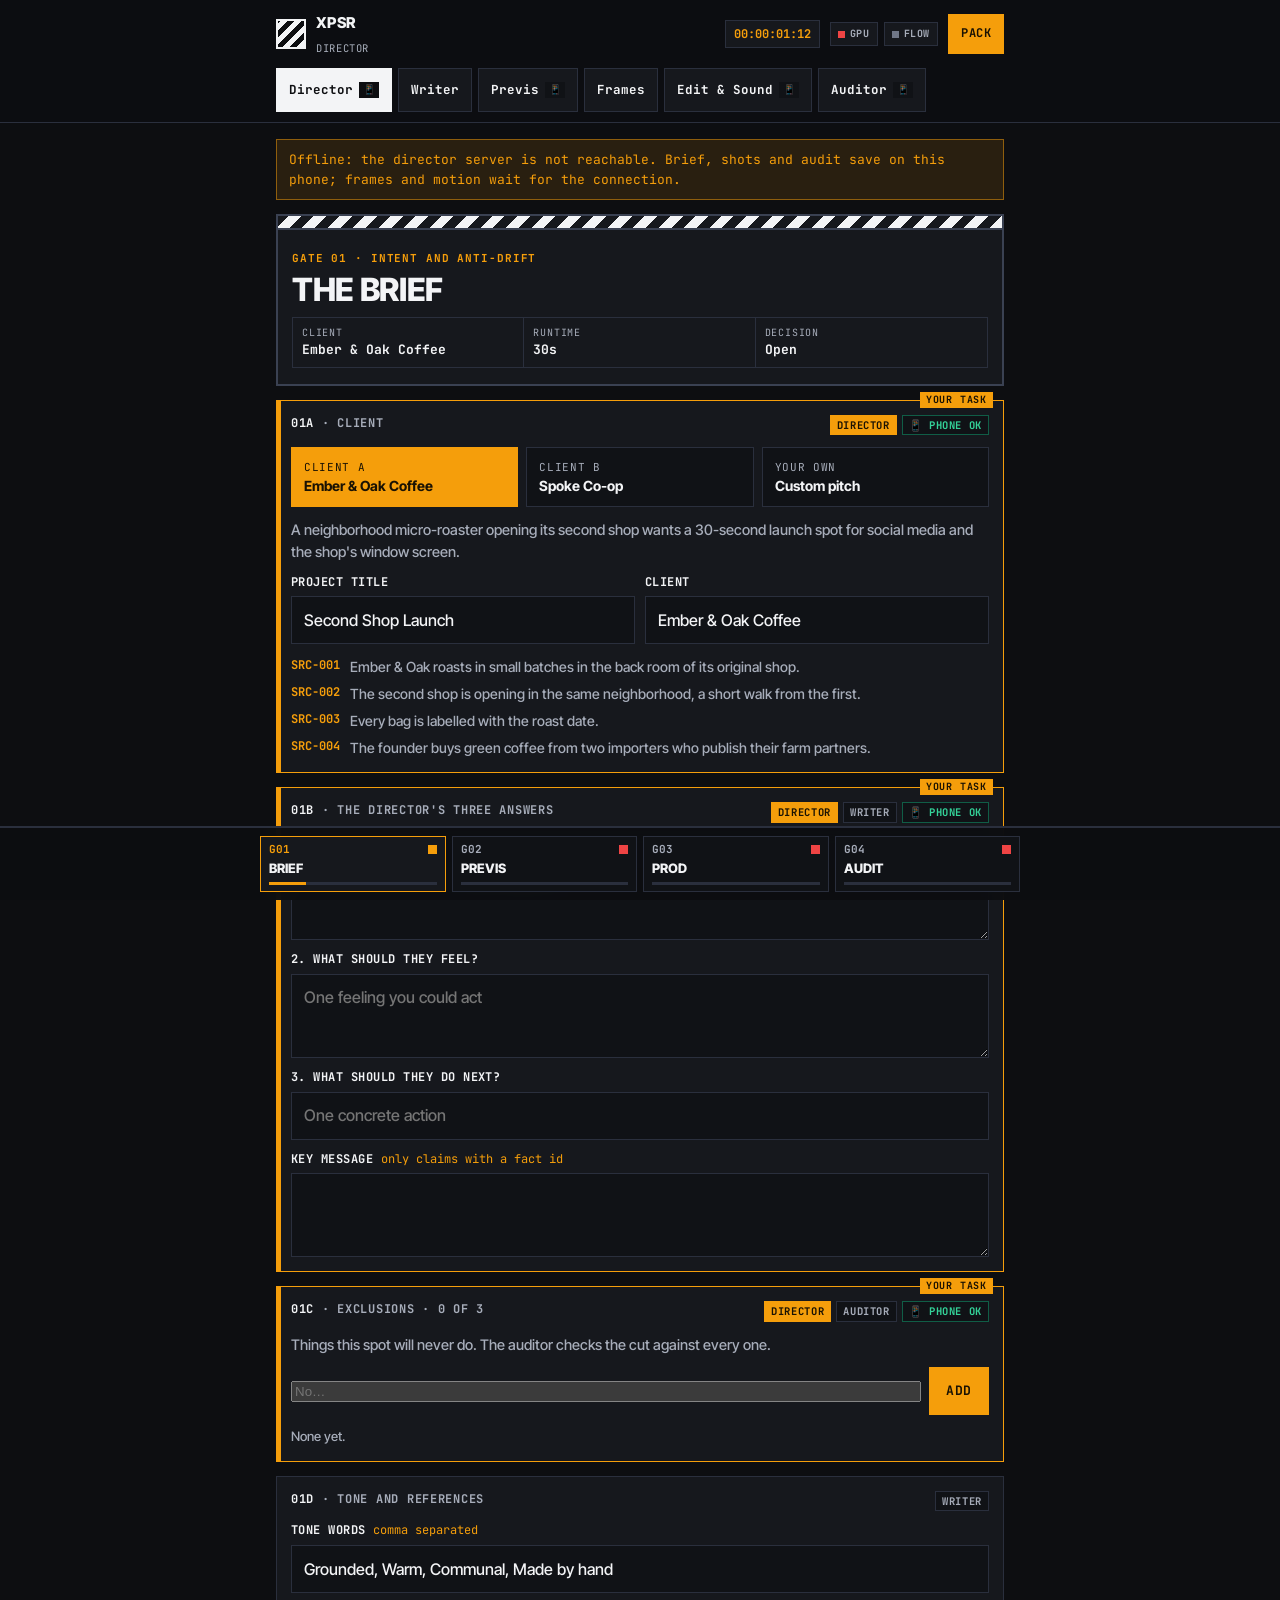
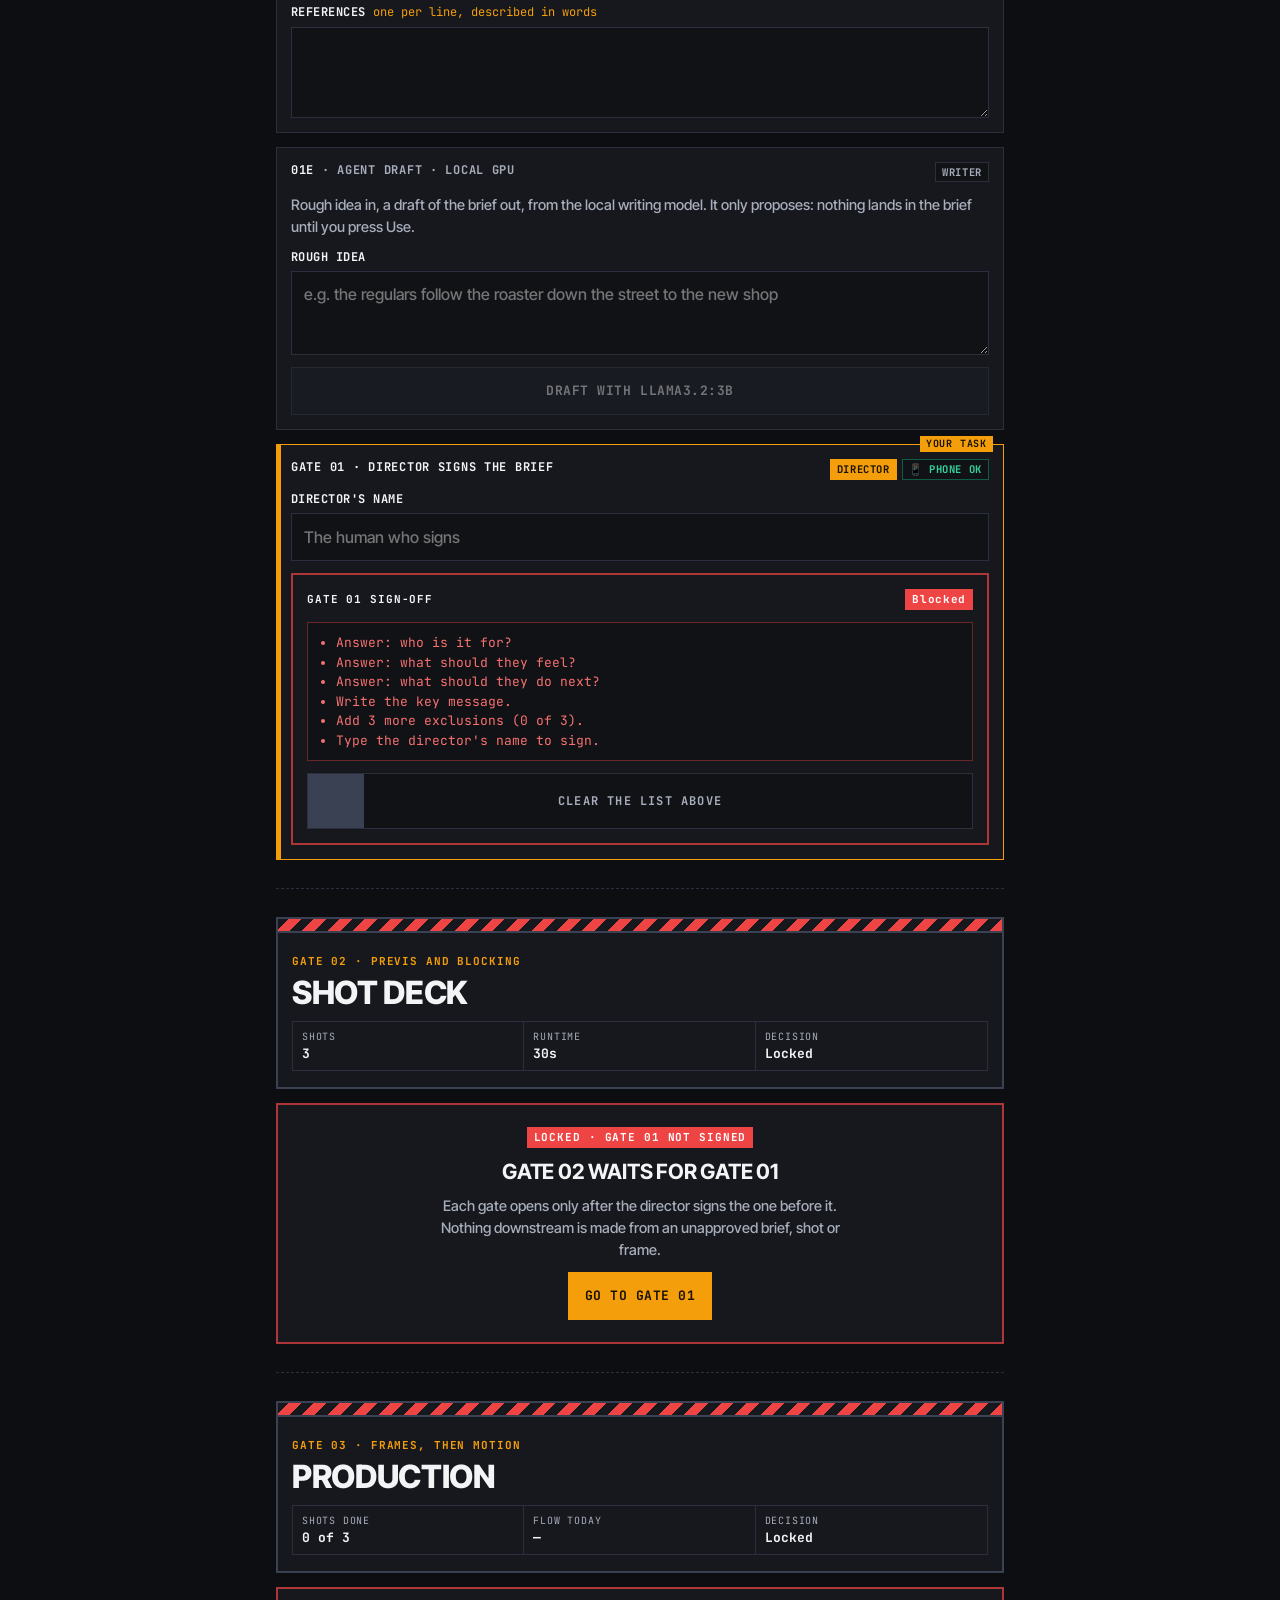
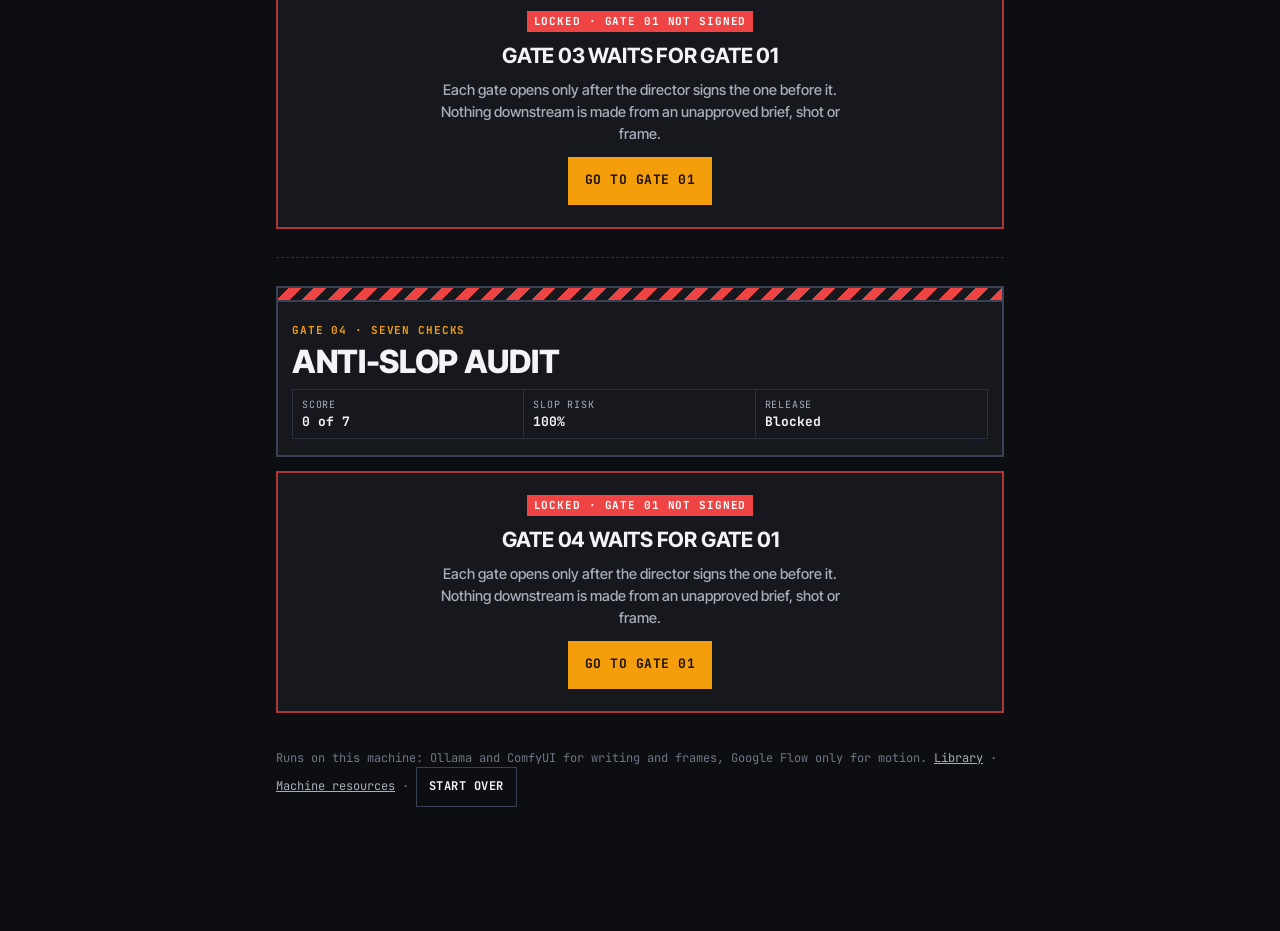
==== apps/director/web/index.html @ 80c89171 "Add XPSR Director: the four gates as a phone app, with a GPU and Google Flow bridge A standard-libra" ====
<!doctype html>
<html lang="en">
<head>
  <meta charset="utf-8">
  <meta name="viewport" content="width=device-width, initial-scale=1, viewport-fit=cover">
  <meta name="theme-color" content="#0d0e11">
  <meta name="color-scheme" content="dark">
  <meta name="mobile-web-app-capable" content="yes">
  <meta name="apple-mobile-web-app-capable" content="yes">
  <meta name="apple-mobile-web-app-status-bar-style" content="black-translucent">
  <meta name="description" content="Brief, block, frame, animate and audit a 30-second spot from your phone, with a human signature at every gate.">
  <title>XPSR Director</title>
  <link rel="manifest" href="manifest.webmanifest">
  <link rel="icon" href="icon.svg" type="image/svg+xml">
  <link rel="apple-touch-icon" href="icon-192.png">
  <link rel="preload" href="fonts/inter-tight-latin-800-normal.woff2" as="font" type="font/woff2" crossorigin>
  <link rel="preload" href="fonts/jetbrains-mono-latin-700-normal.woff2" as="font" type="font/woff2" crossorigin>
  <link rel="stylesheet" href="app.css">
  <script type="module" src="app.js"></script>
</head>
<body>
  <noscript><p style="padding:16px">XPSR Director needs JavaScript. The same workflow runs from the command line: see the starter kit's pipelines folder.</p></noscript>
</body>
</html>
---- apps/director/web/app.css ----
@font-face { font-family: "JetBrains Mono"; font-weight: 400; font-display: swap; src: url(fonts/jetbrains-mono-latin-400-normal.woff2) format("woff2"); }
@font-face { font-family: "JetBrains Mono"; font-weight: 700; font-display: swap; src: url(fonts/jetbrains-mono-latin-700-normal.woff2) format("woff2"); }
@font-face { font-family: "Inter Tight"; font-weight: 500; font-display: swap; src: url(fonts/inter-tight-latin-500-normal.woff2) format("woff2"); }
@font-face { font-family: "Inter Tight"; font-weight: 700; font-display: swap; src: url(fonts/inter-tight-latin-700-normal.woff2) format("woff2"); }
@font-face { font-family: "Inter Tight"; font-weight: 800; font-display: swap; src: url(fonts/inter-tight-latin-800-normal.woff2) format("woff2"); }

:root {
  --bg: #0d0e11;
  --card: #16181d;
  --well: #101216;
  --raise: #1d2027;
  --line: #2a2f3d;
  --line-strong: #3a4152;
  --text: #f3f4f6;
  --muted: #a7adba;
  --faint: #6f7686;
  --amber: #f59e0b;
  --amber-ink: #1a1203;
  --amber-wash: rgba(245, 158, 11, 0.12);
  --green: #10b981;
  --green-text: #34d399;
  --green-wash: rgba(16, 185, 129, 0.12);
  --red: #ef4444;
  --red-text: #f87171;
  --red-wash: rgba(239, 68, 68, 0.12);
  --mono: "JetBrains Mono", ui-monospace, "SF Mono", Menlo, Consolas, monospace;
  --sans: "Inter Tight", "Helvetica Neue", Arial, system-ui, sans-serif;
  --spring: cubic-bezier(0.16, 1, 0.3, 1);
  --rail-h: 76px;
  --safe-b: env(safe-area-inset-bottom, 0px);
  color-scheme: dark;
}

* { box-sizing: border-box; -webkit-tap-highlight-color: transparent; }
html { scroll-behavior: smooth; scroll-padding-top: 128px; }
body {
  margin: 0;
  background: var(--bg);
  color: var(--text);
  font: 500 16px/1.5 var(--sans);
  -webkit-font-smoothing: antialiased;
  overscroll-behavior-y: none;
  padding-bottom: calc(var(--rail-h) + var(--safe-b) + 24px);
}
@media (prefers-reduced-motion: reduce) {
  html { scroll-behavior: auto; }
  *, *::before, *::after { transition-duration: 0.01ms !important; animation-duration: 0.01ms !important; }
}

a { color: var(--amber); }
h1, h2, h3, h4 { margin: 0; line-height: 1.1; letter-spacing: -0.01em; }
p { margin: 0; }
.mono { font-family: var(--mono); }
.num { font-variant-numeric: tabular-nums; }
.muted { color: var(--muted); }
.small { font-size: 13px; }
.tag {
  font: 700 11px/1 var(--mono);
  letter-spacing: 0.08em;
  text-transform: uppercase;
}
.sr-only {
  position: absolute; width: 1px; height: 1px; padding: 0; margin: -1px;
  overflow: hidden; clip: rect(0 0 0 0); white-space: nowrap; border: 0;
}
:focus-visible { outline: 3px solid var(--amber); outline-offset: 2px; }

/* ------------------------------------------------------------------ header */

.top {
  position: sticky; top: 0; z-index: 30;
  background: rgba(13, 14, 17, 0.94);
  backdrop-filter: blur(10px); -webkit-backdrop-filter: blur(10px);
  border-bottom: 1px solid var(--line);
  padding-top: env(safe-area-inset-top, 0px);
}
.top-bar {
  display: flex; align-items: center; gap: 10px;
  max-width: 760px; margin: 0 auto; padding: 10px 16px;
}
.brand { display: flex; align-items: center; gap: 10px; min-width: 0; flex: 1; text-decoration: none; color: inherit; }
.brand-mark {
  width: 30px; height: 30px; flex: none;
  background: repeating-linear-gradient(-45deg, var(--text) 0 5px, var(--bg) 5px 10px);
  border: 2px solid var(--text);
}
.brand-name { white-space: nowrap; font: 800 15px/1.05 var(--sans); letter-spacing: 0.02em; text-transform: uppercase; }
.brand-sub { font: 400 10.5px/1.2 var(--mono); color: var(--muted); letter-spacing: 0.06em; text-transform: uppercase; }
.tc {
  font: 700 12px/1 var(--mono); color: var(--amber);
  padding: 7px 8px; border: 1px solid var(--line); background: var(--card);
  font-variant-numeric: tabular-nums;
}
.lights { display: flex; gap: 6px; }
.light {
  display: inline-flex; align-items: center; gap: 5px;
  font: 700 10px/1 var(--mono); letter-spacing: 0.06em; color: var(--muted);
  padding: 6px 7px; border: 1px solid var(--line); background: var(--card);
  text-decoration: none;
}
.light::before { content: ""; width: 7px; height: 7px; background: var(--faint); }
.light.on::before { background: var(--green); }
.light.warn::before { background: var(--amber); }
.light.off::before { background: var(--red); }

.roles {
  display: flex; gap: 6px; overflow-x: auto; scroll-snap-type: x mandatory;
  max-width: 760px; margin: 0 auto; padding: 0 16px 10px;
  scrollbar-width: none; scroll-padding-inline: 16px;
}
.roles::-webkit-scrollbar { display: none; }
.role {
  scroll-snap-align: start; flex: none;
  min-height: 44px; padding: 0 12px;
  display: inline-flex; align-items: center; gap: 6px;
  background: var(--card); color: var(--text);
  border: 1px solid var(--line); font: 700 12.5px/1 var(--mono);
  cursor: pointer; transition: transform 0.25s var(--spring), background 0.2s;
}
.role:active { transform: scale(0.96); }
.role[aria-pressed="true"] { background: var(--text); color: var(--bg); border-color: var(--text); }
.role .phone { font-size: 10px; padding: 3px 4px; background: var(--well); color: var(--amber); }
.role[aria-pressed="true"] .phone { background: var(--bg); }

/* ------------------------------------------------------------------ layout */

main { max-width: 760px; margin: 0 auto; padding: 16px 16px 0; }
.gate { scroll-margin-top: 128px; padding-bottom: 28px; }
.gate + .gate { border-top: 1px dashed var(--line); padding-top: 28px; }
.stack { display: grid; gap: 14px; }

.slate {
  border: 2px solid var(--line-strong); background: var(--card);
}
.slate-stripes {
  height: 14px;
  background: repeating-linear-gradient(-45deg, var(--text) 0 9px, var(--card) 9px 18px);
  border-bottom: 2px solid var(--line-strong);
}
.slate.locked .slate-stripes { background: repeating-linear-gradient(-45deg, var(--red) 0 9px, var(--card) 9px 18px); }
.slate.passed .slate-stripes { background: repeating-linear-gradient(-45deg, var(--green) 0 9px, var(--card) 9px 18px); }
.slate-body { padding: 14px 14px 16px; display: grid; gap: 10px; }
.slate-row { display: flex; justify-content: space-between; align-items: flex-start; gap: 10px; flex-wrap: wrap; }
.slate-kicker { color: var(--amber); }
.slate h2 { font-size: 27px; font-weight: 800; text-transform: uppercase; margin-top: 4px; }
.slate-grid {
  display: grid; grid-template-columns: repeat(3, 1fr);
  border: 1px solid var(--line); font-family: var(--mono);
}
.slate-grid > div { padding: 7px 9px; border-right: 1px solid var(--line); min-width: 0; }
.slate-grid > div:last-child { border-right: 0; }
.slate-grid .k { display: block; font-size: 10px; color: var(--muted); letter-spacing: 0.08em; text-transform: uppercase; }
.slate-grid .v { display: block; font-size: 13px; font-weight: 700; white-space: nowrap; overflow: hidden; text-overflow: ellipsis; }

.card {
  position: relative;
  background: var(--card); border: 1px solid var(--line);
  padding: 14px; display: grid; gap: 12px;
  transition: border-color 0.3s, box-shadow 0.3s var(--spring);
}
.card-head { display: flex; justify-content: space-between; align-items: flex-start; gap: 8px; flex-wrap: wrap; }
.card-title { font: 700 12px/1.35 var(--mono); letter-spacing: 0.06em; text-transform: uppercase; color: var(--muted); }
.card-title b { color: var(--text); }
.card .lede { color: var(--muted); font-size: 14.5px; }
.badges { display: flex; gap: 5px; flex-wrap: wrap; }
.badge {
  font: 700 10.5px/1 var(--mono); letter-spacing: 0.06em; text-transform: uppercase;
  padding: 4px 6px; border: 1px solid var(--line); color: var(--muted); background: var(--well);
}
.badge.me { background: var(--amber); color: var(--amber-ink); border-color: var(--amber); }
.badge.phone { color: var(--green-text); border-color: rgba(16, 185, 129, 0.45); }
.badge.cost { color: var(--amber); border-color: rgba(245, 158, 11, 0.5); }
.badge.free { color: var(--green-text); border-color: rgba(16, 185, 129, 0.45); }

body[data-role] .card.mine { border-color: var(--amber); box-shadow: inset 4px 0 0 var(--amber); }
.card.mine::after {
  content: "Your task"; position: absolute; top: -9px; right: 10px;
  font: 700 10px/1 var(--mono); letter-spacing: 0.08em; text-transform: uppercase;
  background: var(--amber); color: var(--amber-ink); padding: 3px 6px;
}

/* ------------------------------------------------------------------ form */

label.field { display: grid; gap: 6px; }
.field-label { font: 700 12px/1.3 var(--mono); letter-spacing: 0.04em; text-transform: uppercase; }
.field-label em { font-style: normal; color: var(--amber); text-transform: none; letter-spacing: 0; font-weight: 400; }
.field-hint { font-size: 13px; color: var(--muted); }
input[type="text"], input[type="number"], input[type="password"], input[type="email"], select, textarea {
  width: 100%; min-height: 48px;
  background: var(--well); color: var(--text);
  border: 1px solid var(--line); border-radius: 0;
  padding: 11px 12px; font: 500 16px/1.4 var(--sans);
  transition: border-color 0.2s;
}
textarea { resize: vertical; min-height: 84px; }
select { appearance: none; background-image: linear-gradient(45deg, transparent 50%, var(--muted) 50%), linear-gradient(135deg, var(--muted) 50%, transparent 50%); background-position: calc(100% - 18px) 21px, calc(100% - 13px) 21px; background-size: 5px 5px; background-repeat: no-repeat; padding-right: 32px; }
input:focus, select:focus, textarea:focus { border-color: var(--amber); outline: none; box-shadow: 0 0 0 1px var(--amber); }
.mono-input { font-family: var(--mono) !important; font-size: 15px !important; }
.grid-2 { display: grid; grid-template-columns: 1fr 1fr; gap: 10px; }
.grid-3 { display: grid; grid-template-columns: repeat(3, 1fr); gap: 10px; }
@media (max-width: 520px) {
  .grid-3 { grid-template-columns: 1fr 1fr; }
  .grid-3 > .span-all-sm { grid-column: 1 / -1; }
}
.row { display: flex; gap: 8px; align-items: center; flex-wrap: wrap; }
.row > .grow { flex: 1; min-width: 160px; }

/* ------------------------------------------------------------------ buttons */

.btn {
  min-height: 48px; padding: 0 16px;
  display: inline-flex; align-items: center; justify-content: center; gap: 8px;
  font: 700 13px/1.1 var(--mono); letter-spacing: 0.04em; text-transform: uppercase;
  border: 1px solid var(--line-strong); background: var(--raise); color: var(--text);
  cursor: pointer; text-decoration: none; text-align: center;
  transition: transform 0.25s var(--spring), background 0.2s, border-color 0.2s;
}
.btn:active:not(:disabled) { transform: scale(0.97); }
.btn:disabled { opacity: 0.42; cursor: not-allowed; }
.btn.primary { background: var(--amber); color: var(--amber-ink); border-color: var(--amber); }
.btn.go { background: var(--green); color: #04130d; border-color: var(--green); }
.btn.danger { background: transparent; color: var(--red-text); border-color: rgba(239, 68, 68, 0.6); }
.btn.ghost { background: transparent; }
.btn.small { min-height: 40px; padding: 0 12px; font-size: 12px; }
.btn.block { width: 100%; }
.btn.busy { pointer-events: none; }
.btn.busy::before {
  content: ""; width: 12px; height: 12px; border: 2px solid currentColor; border-right-color: transparent;
  animation: spin 0.8s linear infinite;
}
@keyframes spin { to { transform: rotate(360deg); } }

.choice { display: grid; grid-template-columns: repeat(auto-fit, minmax(150px, 1fr)); gap: 8px; }
.choice button {
  min-height: 60px; padding: 10px 12px; text-align: left;
  background: var(--well); color: var(--text); border: 1px solid var(--line);
  font: 700 14px/1.2 var(--sans); cursor: pointer;
  transition: transform 0.25s var(--spring), border-color 0.2s;
}
.choice button small { display: block; font: 400 11px/1.3 var(--mono); color: var(--muted); margin-bottom: 4px; text-transform: uppercase; letter-spacing: 0.06em; }
.choice button[aria-pressed="true"] { background: var(--amber); color: var(--amber-ink); border-color: var(--amber); }
.choice button[aria-pressed="true"] small { color: var(--amber-ink); }

/* ------------------------------------------------------------------ chips */

.chips { display: flex; flex-wrap: wrap; gap: 8px; }
.chip {
  display: inline-flex; align-items: center; gap: 8px;
  padding: 6px 6px 6px 10px; min-height: 44px;
  background: var(--well); border: 1px solid rgba(239, 68, 68, 0.55);
  font: 500 14px/1.3 var(--sans);
}
.chip .never { font: 700 10.5px/1 var(--mono); color: var(--red-text); letter-spacing: 0.06em; }
.chip button {
  width: 32px; height: 32px; border: 0; background: transparent; color: var(--muted);
  font-size: 18px; cursor: pointer;
}
.chip button:hover { color: var(--red-text); }
.chip.src { border-color: var(--line); }
.chip.src .never { color: var(--amber); }

.facts { display: grid; gap: 6px; }
.fact { display: flex; gap: 10px; font-size: 14px; color: var(--muted); }
.fact b { font: 700 12px/1.6 var(--mono); color: var(--amber); flex: none; }

/* ------------------------------------------------------------------ seal (sign-off) */

.seal { border: 2px solid var(--amber); padding: 14px; display: grid; gap: 12px;
  background: repeating-linear-gradient(-45deg, rgba(245, 158, 11, 0.07) 0 12px, transparent 12px 24px), var(--card); }
.seal.blocked { border-color: rgba(239, 68, 68, 0.7); background: var(--card); }
.seal.signed { border-color: var(--green); background: var(--green-wash); }
.seal-head { display: flex; justify-content: space-between; align-items: center; gap: 8px; flex-wrap: wrap; }
.seal-state { font: 700 11px/1 var(--mono); padding: 5px 7px; background: var(--amber); color: var(--amber-ink); letter-spacing: 0.06em; }
.seal.blocked .seal-state { background: var(--red); color: #fff; }
.seal.signed .seal-state { background: var(--green); color: #04130d; }
.blockers { margin: 0; padding: 10px 12px 10px 28px; background: var(--well); border: 1px solid rgba(239, 68, 68, 0.4); color: var(--red-text); font: 400 13px/1.5 var(--mono); }
.slider { position: relative; height: 56px; background: var(--well); border: 1px solid var(--line); }
.slider-fill { position: absolute; inset: 0 auto 0 0; background: var(--amber-wash); pointer-events: none; transition: width 0.35s var(--spring); }
.seal.signed .slider-fill { background: rgba(16, 185, 129, 0.25); }
.slider-text { position: absolute; inset: 0; display: grid; place-items: center; font: 700 12px/1 var(--mono); letter-spacing: 0.1em; text-transform: uppercase; color: var(--muted); pointer-events: none; padding: 0 64px; text-align: center; }
.slider input { position: absolute; inset: 0; width: 100%; height: 100%; margin: 0; appearance: none; -webkit-appearance: none; background: transparent; cursor: grab; }
.slider input::-webkit-slider-thumb { -webkit-appearance: none; width: 56px; height: 54px; background: var(--amber); border: 2px solid var(--text); }
.slider input::-moz-range-thumb { width: 52px; height: 50px; background: var(--amber); border: 2px solid var(--text); border-radius: 0; }
.seal.signed .slider input::-webkit-slider-thumb { background: var(--green); }
.seal.signed .slider input::-moz-range-thumb { background: var(--green); }
.slider input:disabled { cursor: not-allowed; }
.slider input:disabled::-webkit-slider-thumb { background: var(--line-strong); border-color: var(--line-strong); }
.slider input:disabled::-moz-range-thumb { background: var(--line-strong); border-color: var(--line-strong); }
.seal-sig { display: flex; justify-content: space-between; font: 700 12px/1.3 var(--mono); color: var(--green-text); gap: 8px; flex-wrap: wrap; }

/* ------------------------------------------------------------------ locked gate */

.lockout { border: 2px solid rgba(239, 68, 68, 0.7); background: var(--card); padding: 22px 16px; display: grid; gap: 12px; justify-items: center; text-align: center; }
.lockout .tag { background: var(--red); color: #fff; padding: 5px 7px; }
.lockout h3 { font-size: 21px; text-transform: uppercase; }
.lockout p { color: var(--muted); max-width: 46ch; font-size: 14.5px; }

/* ------------------------------------------------------------------ shots */

.shot { border: 2px solid var(--line); background: var(--card); display: grid; }
.shot.locked { border-color: rgba(16, 185, 129, 0.7); }
.shot-head { display: flex; align-items: center; gap: 10px; padding: 10px 12px; border-bottom: 1px solid var(--line); flex-wrap: wrap; }
.shot-num { font: 700 13px/1 var(--mono); padding: 7px 8px; background: var(--well); color: var(--amber); border: 1px solid var(--line); }
.shot-head h3 { font-size: 18px; text-transform: uppercase; flex: 1; min-width: 120px; }
.shot-body { padding: 12px; display: grid; gap: 12px; }
.shot-tools { display: flex; gap: 8px; flex-wrap: wrap; }

.capture { display: flex; gap: 12px; align-items: center; justify-content: space-between; flex-wrap: wrap; padding: 12px; background: var(--well); border: 1px dashed var(--line-strong); }
.capture-copy b { display: block; font: 700 12px/1.3 var(--mono); color: var(--amber); letter-spacing: 0.04em; text-transform: uppercase; }
.capture-copy span { font-size: 13px; color: var(--muted); }
.file-btn input { position: absolute; width: 1px; height: 1px; opacity: 0; }
.file-btn:focus-within { outline: 3px solid var(--amber); outline-offset: 2px; }
.ref-media { display: grid; gap: 6px; }
.ref-media img, .ref-media video { width: 100%; max-height: 260px; object-fit: cover; background: #000; border: 1px solid var(--line); display: block; }

/* ------------------------------------------------------------------ frames → motion */

.two-pass { display: grid; gap: 0; border: 1px solid var(--line); }
.pass { padding: 12px; display: grid; gap: 10px; border-bottom: 1px solid var(--line); }
.pass:last-child { border-bottom: 0; }
.pass-head { display: flex; align-items: center; justify-content: space-between; gap: 8px; flex-wrap: wrap; }
.pass-step { display: inline-flex; align-items: center; gap: 8px; font: 700 12px/1.3 var(--mono); letter-spacing: 0.04em; text-transform: uppercase; }
.pass-step .n { width: 26px; height: 26px; display: grid; place-items: center; background: var(--well); border: 1px solid var(--line-strong); color: var(--amber); }
.pass.done .pass-step .n { background: var(--green); border-color: var(--green); color: #04130d; }
.pass.wait { opacity: 0.6; }
.pass.wait .lock-note { display: block; }
.lock-note { display: none; font: 400 12px/1.4 var(--mono); color: var(--amber); }

.takes { display: grid; grid-template-columns: repeat(auto-fill, minmax(140px, 1fr)); gap: 8px; }
.take { position: relative; border: 2px solid var(--line); background: #000; padding: 0; cursor: pointer; display: block; min-height: 80px; }
.take img, .take video { width: 100%; aspect-ratio: 16 / 9; object-fit: cover; display: block; }
.take[aria-pressed="true"] { border-color: var(--green); }
.take .take-label { position: absolute; left: 0; bottom: 0; font: 700 10px/1 var(--mono); background: rgba(13, 14, 17, 0.85); color: var(--text); padding: 4px 5px; letter-spacing: 0.04em; }
.take[aria-pressed="true"] .take-label { background: var(--green); color: #04130d; }
.take.pending { display: grid; place-items: center; aspect-ratio: 16 / 9; color: var(--muted); font: 400 11px/1.4 var(--mono); padding: 8px; text-align: center; background: repeating-linear-gradient(-45deg, var(--well) 0 8px, var(--card) 8px 16px); cursor: default; }
.take.failed { color: var(--red-text); }
.picked { display: grid; gap: 8px; }
.picked img, .picked video { width: 100%; aspect-ratio: 16 / 9; object-fit: cover; background: #000; border: 2px solid var(--green); display: block; }
.frame-pair { display: grid; grid-template-columns: 1fr auto 1fr; gap: 8px; align-items: center; }
.frame-pair figure { margin: 0; display: grid; gap: 4px; }
.frame-pair figcaption { font: 700 10px/1 var(--mono); color: var(--muted); letter-spacing: 0.06em; text-transform: uppercase; }
.frame-pair img { width: 100%; aspect-ratio: 16 / 9; object-fit: cover; border: 1px solid var(--line); background: #000; display: block; }
.frame-pair .arrow { font: 700 18px/1 var(--mono); color: var(--amber); }
.empty-frame { aspect-ratio: 16 / 9; display: grid; place-items: center; border: 1px dashed var(--line-strong); color: var(--faint); font: 400 11px/1.3 var(--mono); text-align: center; padding: 6px; }

/* ------------------------------------------------------------------ budget meter */

.meter { display: grid; gap: 6px; }
.meter-bar { position: relative; height: 14px; background: var(--well); border: 1px solid var(--line); display: flex; }
.meter-bar span { height: 100%; }
.meter-bar .spent { background: var(--amber); }
.meter-bar .this { background: repeating-linear-gradient(-45deg, var(--green) 0 4px, transparent 4px 8px); }
.meter-bar .over { background: repeating-linear-gradient(-45deg, var(--red) 0 4px, transparent 4px 8px); }
.meter-legend { display: flex; justify-content: space-between; gap: 8px; font: 400 12px/1.3 var(--mono); color: var(--muted); flex-wrap: wrap; }
.meter-legend b { color: var(--text); }

/* ------------------------------------------------------------------ table */

.table-wrap { overflow-x: auto; border: 1px solid var(--line); }
table { width: 100%; border-collapse: collapse; font: 400 12.5px/1.35 var(--mono); }
th, td { padding: 8px 9px; text-align: left; border-bottom: 1px solid var(--line); vertical-align: top; }
th { color: var(--muted); font-weight: 700; background: var(--well); text-transform: uppercase; font-size: 10.5px; letter-spacing: 0.06em; white-space: nowrap; }
td .status { font-weight: 700; font-size: 10.5px; padding: 3px 5px; border: 1px solid; white-space: nowrap; }
.status.APPROVED { color: var(--green-text); border-color: rgba(16, 185, 129, 0.5); }
.status.REJECTED { color: var(--red-text); border-color: rgba(239, 68, 68, 0.5); }
.status.PENDING_REVIEW { color: var(--amber); border-color: rgba(245, 158, 11, 0.5); }
td.prompt { max-width: 260px; color: var(--muted); }

/* ------------------------------------------------------------------ audit */

.score { display: grid; grid-template-columns: repeat(3, 1fr); border: 1px solid var(--line); }
.score > div { padding: 10px; border-right: 1px solid var(--line); display: grid; gap: 6px; align-content: start; }
.score > div:last-child { border-right: 0; }
.score .big { font: 700 30px/1 var(--mono); font-variant-numeric: tabular-nums; }
@media (max-width: 520px) {
  .score { grid-template-columns: 1fr 1fr; }
  .score > div:last-child { grid-column: 1 / -1; border-top: 1px solid var(--line); }
  .score > div:nth-child(2) { border-right: 0; }
}
.check { border: 2px solid var(--line); background: var(--card); padding: 12px; display: grid; gap: 10px; }
.check.pass { border-color: rgba(16, 185, 129, 0.7); }
.check.fail { border-color: rgba(239, 68, 68, 0.75); }
.check-head { display: flex; gap: 10px; align-items: center; flex-wrap: wrap; }
.check-head h3 { font-size: 16px; text-transform: uppercase; flex: 1; min-width: 140px; }
.verdict { display: inline-flex; border: 1px solid var(--line-strong); }
.verdict button { min-height: 44px; min-width: 64px; border: 0; background: var(--well); color: var(--muted); font: 700 12px/1 var(--mono); cursor: pointer; text-transform: uppercase; }
.verdict button + button { border-left: 1px solid var(--line-strong); }
.verdict button[aria-pressed="true"][data-v="Pass"] { background: var(--green); color: #04130d; }
.verdict button[aria-pressed="true"][data-v="Fail"] { background: var(--red); color: #fff; }
.machine { font: 400 12.5px/1.45 var(--mono); color: var(--muted); background: var(--well); border-left: 3px solid var(--line-strong); padding: 8px 10px; }
.machine b { color: var(--text); }

/* ------------------------------------------------------------------ bottom rail */

.rail {
  position: fixed; left: 0; right: 0; bottom: 0; z-index: 30;
  background: rgba(13, 14, 17, 0.96); backdrop-filter: blur(10px); -webkit-backdrop-filter: blur(10px);
  border-top: 2px solid var(--line);
  padding: 8px 10px calc(8px + var(--safe-b));
}
.rail-inner { max-width: 760px; margin: 0 auto; display: grid; grid-template-columns: repeat(4, 1fr); gap: 6px; }
.rail a {
  min-height: 56px; padding: 7px 8px 6px; display: grid; gap: 4px; align-content: space-between;
  background: var(--well); border: 1px solid var(--line); color: var(--text); text-decoration: none;
  transition: border-color 0.2s, transform 0.25s var(--spring);
}
.rail a:active { transform: scale(0.97); }
.rail a[aria-current="step"] { border-color: var(--amber); background: var(--card); }
.rail-top { display: flex; justify-content: space-between; align-items: center; font: 700 11px/1 var(--mono); color: var(--muted); }
.rail a[aria-current="step"] .rail-top { color: var(--amber); }
.rail-dot { width: 9px; height: 9px; background: var(--amber); }
.rail-dot.is-pass { background: var(--green); }
.rail-dot.is-locked { background: var(--red); }
.rail-name { font: 800 13px/1 var(--sans); text-transform: uppercase; }
.rail-prog { height: 3px; background: var(--line); }
.rail-prog span { display: block; height: 100%; background: var(--amber); transition: width 0.4s var(--spring); }
.rail a.is-pass .rail-prog span { background: var(--green); }

/* ------------------------------------------------------------------ sheets */

.sheet-back { position: fixed; inset: 0; z-index: 50; background: rgba(0, 0, 0, 0.72); display: flex; align-items: flex-end; justify-content: center; }
.sheet-back[hidden] { display: none; }
.sheet {
  width: 100%; max-width: 760px; max-height: 92vh; display: flex; flex-direction: column;
  background: var(--bg); border: 2px solid var(--line-strong); border-bottom: 0;
  animation: rise 0.42s var(--spring);
}
@keyframes rise { from { transform: translateY(40px); opacity: 0; } }
.sheet-head { display: flex; justify-content: space-between; align-items: center; gap: 10px; padding: 12px 14px; background: var(--card); border-bottom: 1px solid var(--line); }
.sheet-head h2 { font-size: 19px; text-transform: uppercase; font-weight: 800; }
.sheet-body { padding: 14px; overflow-y: auto; display: grid; gap: 14px; }
.sheet-foot { padding: 12px 14px calc(12px + var(--safe-b)); border-top: 1px solid var(--line); background: var(--card); display: grid; gap: 8px; grid-template-columns: 1fr 1fr; }
.tabs { display: flex; overflow-x: auto; border: 1px solid var(--line); }
.tabs button { flex: none; min-height: 44px; padding: 0 12px; border: 0; border-right: 1px solid var(--line); background: var(--well); color: var(--muted); font: 700 12px/1 var(--mono); cursor: pointer; }
.tabs button[aria-selected="true"] { background: var(--amber); color: var(--amber-ink); }
pre.preview { margin: 0; padding: 12px; background: var(--well); border: 1px solid var(--line); font: 400 12px/1.5 var(--mono); white-space: pre-wrap; word-break: break-word; max-height: 46vh; overflow: auto; }
.notice { padding: 10px 12px; font: 400 13px/1.5 var(--mono); border: 1px solid; }
.notice.warn { color: var(--amber); border-color: rgba(245, 158, 11, 0.5); background: var(--amber-wash); }
.notice.bad { color: var(--red-text); border-color: rgba(239, 68, 68, 0.5); background: var(--red-wash); }
.notice.good { color: var(--green-text); border-color: rgba(16, 185, 129, 0.5); background: var(--green-wash); }

.toast {
  position: fixed; left: 50%; bottom: calc(var(--rail-h) + var(--safe-b) + 16px); z-index: 60;
  transform: translateX(-50%); max-width: min(92vw, 520px);
  background: var(--text); color: var(--bg); padding: 12px 14px; font: 700 13px/1.4 var(--mono);
  border-left: 6px solid var(--amber);
  animation: rise 0.35s var(--spring);
}
.toast.bad { border-left-color: var(--red); }
.toast.good { border-left-color: var(--green); }

/* ------------------------------------------------------------------ login */

.login { min-height: 70vh; display: grid; place-items: center; }
.login form { width: 100%; max-width: 420px; display: grid; gap: 12px; }

footer.foot { max-width: 760px; margin: 0 auto; padding: 8px 16px 24px; color: var(--faint); font: 400 12px/1.5 var(--mono); }
footer.foot a { color: var(--muted); }

@media (min-width: 700px) {
  .slate h2 { font-size: 32px; }
}
.btn.disabled { opacity: 0.42; pointer-events: none; }

@media (max-width: 440px) {
  .tc { display: none; }
  .top-bar { gap: 8px; }
}
@media (max-width: 420px) {
  .grid-2 { grid-template-columns: 1fr; }
}
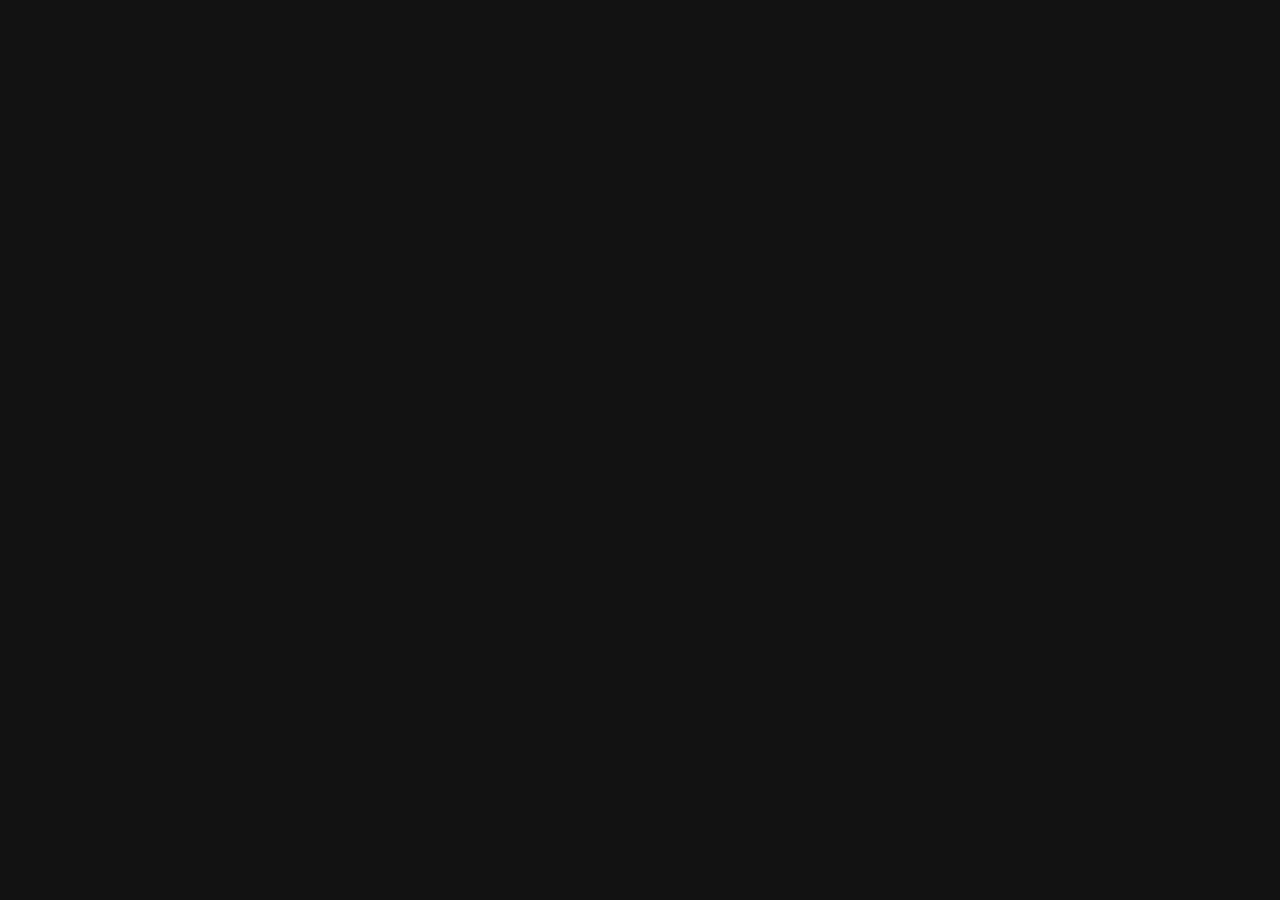
==== commit 5f4efe3a: "Director: local motion engines, render the cut, teams, queue, import, admin, Gemini - Motion on this" ====
--- a/apps/director/web/index.html
+++ b/apps/director/web/index.html
@@ -10,13 +10,13 @@
   <meta name="apple-mobile-web-app-status-bar-style" content="black-translucent">
   <meta name="description" content="Brief, block, frame, animate and audit a 30-second spot from your phone, with a human signature at every gate.">
   <title>XPSR Director</title>
-  <link rel="manifest" href="manifest.webmanifest">
-  <link rel="icon" href="icon.svg" type="image/svg+xml">
-  <link rel="apple-touch-icon" href="icon-192.png">
-  <link rel="preload" href="fonts/inter-tight-latin-800-normal.woff2" as="font" type="font/woff2" crossorigin>
-  <link rel="preload" href="fonts/jetbrains-mono-latin-700-normal.woff2" as="font" type="font/woff2" crossorigin>
-  <link rel="stylesheet" href="app.css">
-  <script type="module" src="app.js"></script>
+  <link rel="manifest" href="/manifest.webmanifest">
+  <link rel="icon" href="/icon.svg" type="image/svg+xml">
+  <link rel="apple-touch-icon" href="/icon-192.png">
+  <link rel="preload" href="/fonts/inter-tight-latin-800-normal.woff2" as="font" type="font/woff2" crossorigin>
+  <link rel="preload" href="/fonts/jetbrains-mono-latin-700-normal.woff2" as="font" type="font/woff2" crossorigin>
+  <link rel="stylesheet" href="/app.css">
+  <script type="module" src="/app.js"></script>
 </head>
 <body>
   <noscript><p style="padding:16px">XPSR Director needs JavaScript. The same workflow runs from the command line: see the starter kit's pipelines folder.</p></noscript>
